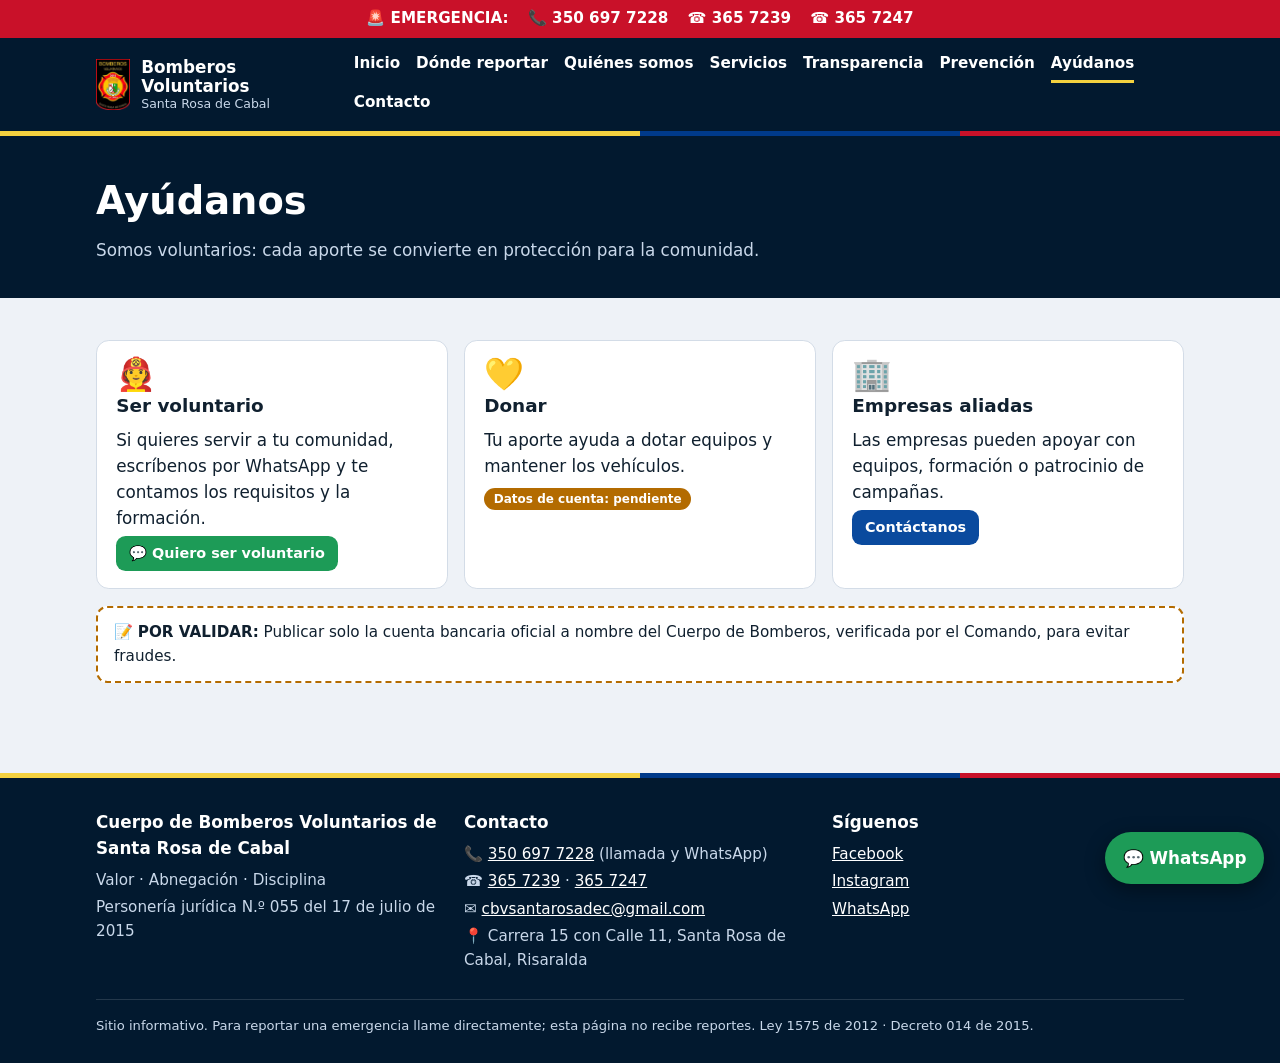
==== ayudanos.html @ 95c4d47c "Primera versión de la página pública de Bomberos Voluntarios de Santa Rosa de Cabal Co-Authored-By: " ====
<!doctype html>
<html lang="es"><head>
<meta charset="utf-8"><meta name="viewport" content="width=device-width,initial-scale=1">
<title>Ayúdanos · Bomberos Voluntarios Santa Rosa de Cabal</title>
<meta name="description" content="Cómo ser voluntario, donar o aliarte con los Bomberos de Santa Rosa de Cabal.">
<meta name="theme-color" content="#02192f">
<link rel="icon" href="assets/favicon.png"><link rel="stylesheet" href="assets/style.css">
</head><body>
<div class="sos"><div class="wrap"><span>🚨 EMERGENCIA:</span>
<a href="tel:+573506977228">📞 350 697 7228</a><a href="tel:+5763657239">☎ 365 7239</a><a href="tel:+5763657247">☎ 365 7247</a></div></div>
<header class="barra"><div class="wrap">
<a class="marca" href="index.html"><img src="assets/escudo.png" alt="Escudo de los Bomberos Voluntarios de Santa Rosa de Cabal">
<span>Bomberos Voluntarios<small>Santa Rosa de Cabal</small></span></a>
<button class="burger" aria-label="Abrir menú" onclick="document.getElementById('m').classList.toggle('abierto')">☰</button>
<nav class="menu" id="m"><a href="index.html">Inicio</a><a href="donde-reportar.html">Dónde reportar</a><a href="quienes-somos.html">Quiénes somos</a><a href="servicios.html">Servicios</a><a href="transparencia.html">Transparencia</a><a href="prevencion.html">Prevención</a><a href="ayudanos.html" class=activo>Ayúdanos</a><a href="contacto.html">Contacto</a></nav></div></header>
<main>
<div class="page-head"><div class="wrap"><h1 class="titulo">Ayúdanos</h1><p class="sub">Somos voluntarios: cada aporte se convierte en protección para la comunidad.</p></div></div>
<section class="bloque"><div class="wrap"><div class="rejilla">
<div class="tarjeta"><div class="ico">🧑‍🚒</div><h3>Ser voluntario</h3><p>Si quieres servir a tu comunidad, escríbenos por WhatsApp y te contamos los requisitos y la formación.</p>
<a class="btn mini verde" href="https://wa.me/573506977228?text=Hola%2C%20quisiera%20informaci%C3%B3n%20de%20los%20Bomberos%20de%20Santa%20Rosa%20de%20Cabal" target="_blank" rel="noopener">💬 Quiero ser voluntario</a></div>
<div class="tarjeta"><div class="ico">💛</div><h3>Donar</h3><p>Tu aporte ayuda a dotar equipos y mantener los vehículos.</p><p class="etq aviso">Datos de cuenta: pendiente</p></div>
<div class="tarjeta"><div class="ico">🏢</div><h3>Empresas aliadas</h3><p>Las empresas pueden apoyar con equipos, formación o patrocinio de campañas.</p>
<a class="btn mini" href="contacto.html">Contáctanos</a></div></div>
<p style="margin-top:1rem"><p class="nota">📝 <b>POR VALIDAR:</b> Publicar solo la cuenta bancaria oficial a nombre del Cuerpo de Bomberos, verificada por el Comando, para evitar fraudes.</p></p></div></section></main>
<a class="wa" href="https://wa.me/573506977228?text=Hola%2C%20quisiera%20informaci%C3%B3n%20de%20los%20Bomberos%20de%20Santa%20Rosa%20de%20Cabal" target="_blank" rel="noopener">💬 WhatsApp</a>
<footer><div class="wrap"><div class="rejilla">
<div><h4>Cuerpo de Bomberos Voluntarios de Santa Rosa de Cabal</h4><p>Valor · Abnegación · Disciplina</p><p>Personería jurídica N.º 055 del 17 de julio de 2015</p></div>
<div><h4>Contacto</h4><p>📞 <a href="tel:+573506977228">350 697 7228</a> (llamada y WhatsApp)</p><p>☎ <a href="tel:+5763657239">365 7239</a> · <a href="tel:+5763657247">365 7247</a></p>
<p>✉ <a href="mailto:cbvsantarosadec@gmail.com">cbvsantarosadec@gmail.com</a></p><p>📍 Carrera 15 con Calle 11, Santa Rosa de Cabal, Risaralda</p></div>
<div><h4>Síguenos</h4><p><a href="https://www.facebook.com/bomberossantarosadecabal" rel="noopener">Facebook</a></p><p><a href="https://www.instagram.com/bomberossantarosadecabal" rel="noopener">Instagram</a></p>
<p><a href="https://wa.me/573506977228?text=Hola%2C%20quisiera%20informaci%C3%B3n%20de%20los%20Bomberos%20de%20Santa%20Rosa%20de%20Cabal" rel="noopener">WhatsApp</a></p></div></div>
<p class="legal">Sitio informativo. Para reportar una emergencia llame directamente; esta página no recibe reportes.
Ley 1575 de 2012 · Decreto 014 de 2015.</p></div></footer>
</body></html>
---- assets/style.css ----
/* Estilo público — misma paleta que el sistema interno (DNBC) */
:root {
  --marino:#02192f; --primario:#0a4a9e; --enlace:#0a4a9e; --amarillo:#f4d13f; --rojo:#c91129;
  --fondo:#eef2f7; --tarjeta:#ffffff; --texto:#10202f; --suave:#586b80; --borde:#d3dce7;
  --ok:#1b7a49; --aviso:#b36b00;
}
@media (prefers-color-scheme: dark) {
  :root { --fondo:#010f1d; --tarjeta:#0a2038; --texto:#eaf2fb; --suave:#9db3cc; --borde:#1c3a5e;
    --primario:#0f78c8; --enlace:#5fb8ff; --rojo:#e8334b; --ok:#3fb27a; --aviso:#e0a030; }
}
* { box-sizing:border-box; }
html { scroll-behavior:smooth; }
body { margin:0; font:1.05rem/1.55 system-ui,-apple-system,"Segoe UI",Roboto,sans-serif; background:var(--fondo); color:var(--texto); }
a { color:var(--enlace); }
img { max-width:100%; }
.wrap { max-width:70rem; margin:0 auto; padding:0 1rem; }

/* Barra de emergencia */
.sos { background:var(--rojo); color:#fff; font-weight:600; font-size:.95rem; }
.sos .wrap { display:flex; flex-wrap:wrap; gap:.4rem 1.2rem; justify-content:center; align-items:center; padding:.45rem 1rem; }
.sos a { color:#fff; text-decoration:none; white-space:nowrap; }
.sos a:hover { text-decoration:underline; }

/* Encabezado */
header.barra { background:var(--marino); color:#fff; position:sticky; top:0; z-index:50; }
header.barra::after { content:""; position:absolute; left:0; right:0; bottom:0; height:5px;
  background:linear-gradient(90deg,#f4d13f 0 50%,#003a8a 50% 75%,#c91129 75%); }
header.barra .wrap { display:flex; align-items:center; gap:1rem; padding:.55rem 1rem .85rem; }
.marca { display:flex; align-items:center; gap:.7rem; margin-right:auto; color:#fff; text-decoration:none; font-weight:700; line-height:1.15; }
.marca img { height:3.2rem; width:auto; }
.marca small { display:block; font-weight:500; color:#c9d8ea; font-size:.78rem; }
nav.menu { display:flex; gap:.2rem 1rem; flex-wrap:wrap; }
nav.menu a { color:#fff; text-decoration:none; font-weight:600; font-size:.95rem; padding:.3rem 0; border-bottom:3px solid transparent; }
nav.menu a:hover, nav.menu a.activo { border-bottom-color:var(--amarillo); }
.burger { display:none; background:transparent; border:1px solid #ffffff88; color:#fff; border-radius:.45rem; padding:.4rem .7rem; font-size:1.1rem; cursor:pointer; }
@media (max-width:900px) {
  .burger { display:block; }
  nav.menu { display:none; position:absolute; left:0; right:0; top:100%; background:var(--marino); flex-direction:column; padding:.5rem 1rem 1.2rem; gap:.2rem; }
  nav.menu.abierto { display:flex; }
  nav.menu a { padding:.6rem 0; border-bottom:1px solid #ffffff22; }
}

/* Portada */
.hero { background:radial-gradient(ellipse at 20% 0%, #0b3a6b 0%, var(--marino) 60%); color:#fff; padding:3rem 0 3.5rem; position:relative; overflow:hidden; }
.hero::before { content:""; position:absolute; right:-6rem; top:-6rem; width:26rem; height:26rem; background:conic-gradient(from 0deg,#c9112922,#f4d13f18,#c9112922,#003a8a30,#c9112922); border-radius:50%; filter:blur(10px); }
.hero .wrap { display:grid; grid-template-columns:1fr auto; gap:2rem; align-items:center; position:relative; }
.hero h1 { font-size:clamp(1.9rem,5vw,3rem); line-height:1.1; margin:.2rem 0 .8rem; }
.hero p { font-size:1.15rem; color:#d6e3f2; max-width:38rem; margin:0 0 1.4rem; }
.lema { display:inline-block; letter-spacing:.18em; font-size:.8rem; font-weight:700; color:var(--amarillo); text-transform:uppercase; }
.hero img.escudo { height:14rem; filter:drop-shadow(0 8px 24px #0009); }
@media (max-width:700px) { .hero .wrap { grid-template-columns:1fr; text-align:center; } .hero img.escudo { height:9rem; margin:0 auto; order:-1; } .hero p { margin-inline:auto; } .acciones { justify-content:center; } }
.acciones { display:flex; flex-wrap:wrap; gap:.7rem; }

/* Botones */
.btn { display:inline-block; background:var(--primario); color:#fff; border:0; border-radius:.6rem; padding:.75rem 1.2rem; font:inherit; font-weight:700; text-decoration:none; cursor:pointer; }
.btn:hover { filter:brightness(1.1); }
.btn.rojo { background:var(--rojo); } .btn.amarillo { background:var(--amarillo); color:#1b1b1b; }
.btn.verde { background:#1d9b57; } .btn.sec { background:transparent; color:inherit; border:2px solid currentColor; }
.btn.mini { padding:.4rem .8rem; font-size:.9rem; }

/* Secciones */
section.bloque { padding:2.6rem 0; }
section.bloque.alt { background:var(--tarjeta); border-block:1px solid var(--borde); }
h1.titulo { font-size:clamp(1.8rem,4vw,2.4rem); margin:0 0 .4rem; }
h2 { font-size:1.6rem; margin:0 0 .4rem; }
h2::after { content:""; display:block; width:3.2rem; height:4px; background:var(--amarillo); margin-top:.35rem; border-radius:2px; }
.sub { color:var(--suave); margin:0 0 1.5rem; max-width:44rem; }
.page-head { background:var(--marino); color:#fff; padding:2.2rem 0; }
.page-head .sub { color:#c9d8ea; margin:0; }

/* Tarjetas */
.rejilla { display:grid; grid-template-columns:repeat(auto-fit,minmax(16rem,1fr)); gap:1rem; }
.tarjeta { background:var(--tarjeta); border:1px solid var(--borde); border-radius:.8rem; padding:1.1rem 1.2rem; }
section.alt .tarjeta { background:var(--fondo); }
.tarjeta h3 { margin:.1rem 0 .4rem; font-size:1.15rem; }
.tarjeta p { margin:.3rem 0; }
.tarjeta .ico { font-size:2rem; line-height:1; }
a.tarjeta { text-decoration:none; color:inherit; display:block; transition:transform .15s, border-color .15s; }
a.tarjeta:hover { transform:translateY(-3px); border-color:var(--primario); }
.tarjeta.dest { border-left:6px solid var(--rojo); }
.etq { display:inline-block; font-size:.75rem; font-weight:700; padding:.1rem .6rem; border-radius:99px; background:var(--borde); color:var(--texto); }
.etq.rojo { background:var(--rojo); color:#fff; } .etq.aviso { background:var(--aviso); color:#fff; } .etq.ok { background:var(--ok); color:#fff; }
.suave { color:var(--suave); }
.nota { border:2px dashed var(--aviso); border-radius:.7rem; padding:.8rem 1rem; background:var(--tarjeta); font-size:.95rem; }

/* Dónde reportar */
.filtros { display:flex; flex-wrap:wrap; gap:.5rem; margin:0 0 1.2rem; }
.filtros button { background:var(--tarjeta); color:var(--texto); border:1px solid var(--borde); border-radius:99px; padding:.4rem .9rem; font:inherit; font-size:.92rem; cursor:pointer; }
.filtros button.on { background:var(--marino); color:#fff; border-color:var(--marino); }
.caso { display:flex; flex-direction:column; gap:.5rem; }
.caso .quien { font-weight:700; font-size:1.1rem; }
.caso .nums { display:flex; flex-wrap:wrap; gap:.4rem; }
.caso details { font-size:.95rem; color:var(--suave); }
.caso summary { cursor:pointer; color:var(--enlace); font-weight:600; }
ol.pasos { padding-left:1.2rem; } ol.pasos li { margin:.3rem 0; }

/* Cifras */
.cifras { display:grid; grid-template-columns:repeat(auto-fit,minmax(10rem,1fr)); gap:1rem; text-align:center; }
.cifra { background:var(--tarjeta); border:1px solid var(--borde); border-radius:.8rem; padding:1rem; }
.cifra b { display:block; font-size:2.2rem; color:var(--rojo); line-height:1.1; }
.cifra span { color:var(--suave); font-size:.92rem; }

/* Pie */
footer { background:var(--marino); color:#c9d8ea; padding:2.2rem 0 1.4rem; position:relative; margin-top:2rem; }
footer::before { content:""; position:absolute; left:0; right:0; top:0; height:5px; background:linear-gradient(90deg,#f4d13f 0 50%,#003a8a 50% 75%,#c91129 75%); }
footer .rejilla { grid-template-columns:repeat(auto-fit,minmax(14rem,1fr)); }
footer h4 { color:#fff; margin:0 0 .5rem; }
footer a { color:#fff; } footer p { margin:.25rem 0; font-size:.95rem; }
footer .legal { border-top:1px solid #ffffff22; margin-top:1.4rem; padding-top:1rem; font-size:.82rem; }

/* WhatsApp flotante */
.wa { position:fixed; right:1rem; bottom:1rem; z-index:60; background:#1d9b57; color:#fff; text-decoration:none; font-weight:700;
  padding:.8rem 1.1rem; border-radius:99px; box-shadow:0 6px 20px #0006; display:flex; gap:.5rem; align-items:center; }
.wa:hover { filter:brightness(1.1); }
.mapa { border:0; width:100%; height:22rem; border-radius:.8rem; }
@media print { .sos, header.barra, .wa, footer, .burger { display:none !important; } }
@media (max-width:700px) { .wa { padding:.8rem; font-size:0; } .wa::before { content:"💬"; font-size:1.5rem; } }
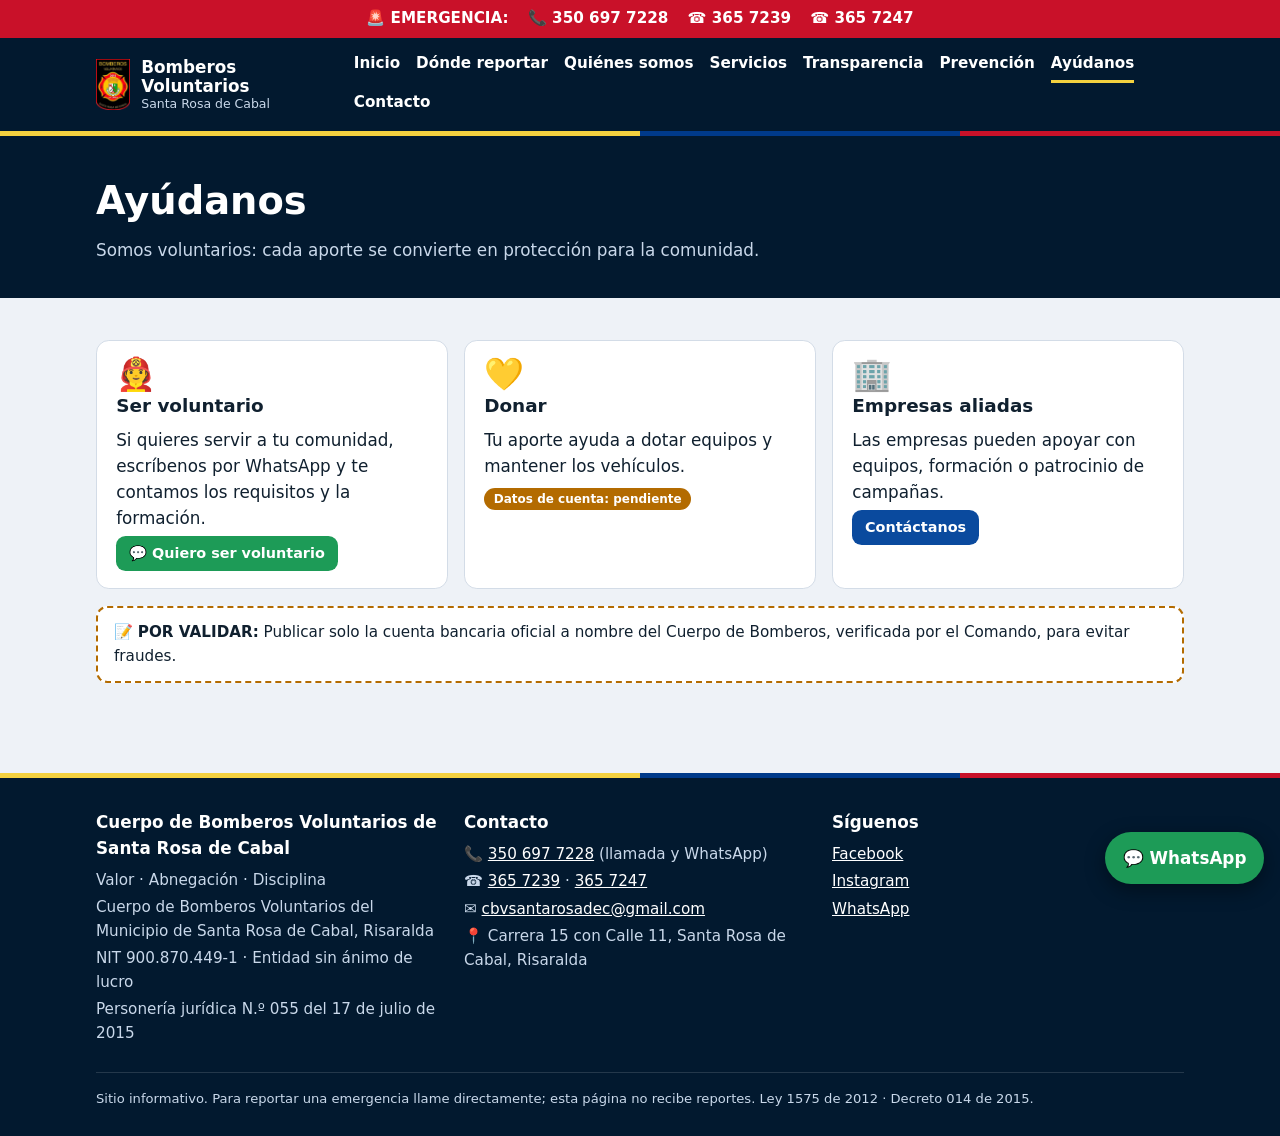
==== commit c9ff2523: "Agregar razón social, NIT y dirección en el pie y en Quiénes somos Co-Authored-By: Claude Sonnet 5.5" ====
--- a/ayudanos.html
+++ b/ayudanos.html
@@ -24,7 +24,7 @@
 <p style="margin-top:1rem"><p class="nota">📝 <b>POR VALIDAR:</b> Publicar solo la cuenta bancaria oficial a nombre del Cuerpo de Bomberos, verificada por el Comando, para evitar fraudes.</p></p></div></section></main>
 <a class="wa" href="https://wa.me/573506977228?text=Hola%2C%20quisiera%20informaci%C3%B3n%20de%20los%20Bomberos%20de%20Santa%20Rosa%20de%20Cabal" target="_blank" rel="noopener">💬 WhatsApp</a>
 <footer><div class="wrap"><div class="rejilla">
-<div><h4>Cuerpo de Bomberos Voluntarios de Santa Rosa de Cabal</h4><p>Valor · Abnegación · Disciplina</p><p>Personería jurídica N.º 055 del 17 de julio de 2015</p></div>
+<div><h4>Cuerpo de Bomberos Voluntarios de Santa Rosa de Cabal</h4><p>Valor · Abnegación · Disciplina</p><p>Cuerpo de Bomberos Voluntarios del Municipio de Santa Rosa de Cabal, Risaralda</p><p>NIT 900.870.449-1 · Entidad sin ánimo de lucro</p><p>Personería jurídica N.º 055 del 17 de julio de 2015</p></div>
 <div><h4>Contacto</h4><p>📞 <a href="tel:+573506977228">350 697 7228</a> (llamada y WhatsApp)</p><p>☎ <a href="tel:+5763657239">365 7239</a> · <a href="tel:+5763657247">365 7247</a></p>
 <p>✉ <a href="mailto:cbvsantarosadec@gmail.com">cbvsantarosadec@gmail.com</a></p><p>📍 Carrera 15 con Calle 11, Santa Rosa de Cabal, Risaralda</p></div>
 <div><h4>Síguenos</h4><p><a href="https://www.facebook.com/bomberossantarosadecabal" rel="noopener">Facebook</a></p><p><a href="https://www.instagram.com/bomberossantarosadecabal" rel="noopener">Instagram</a></p>
